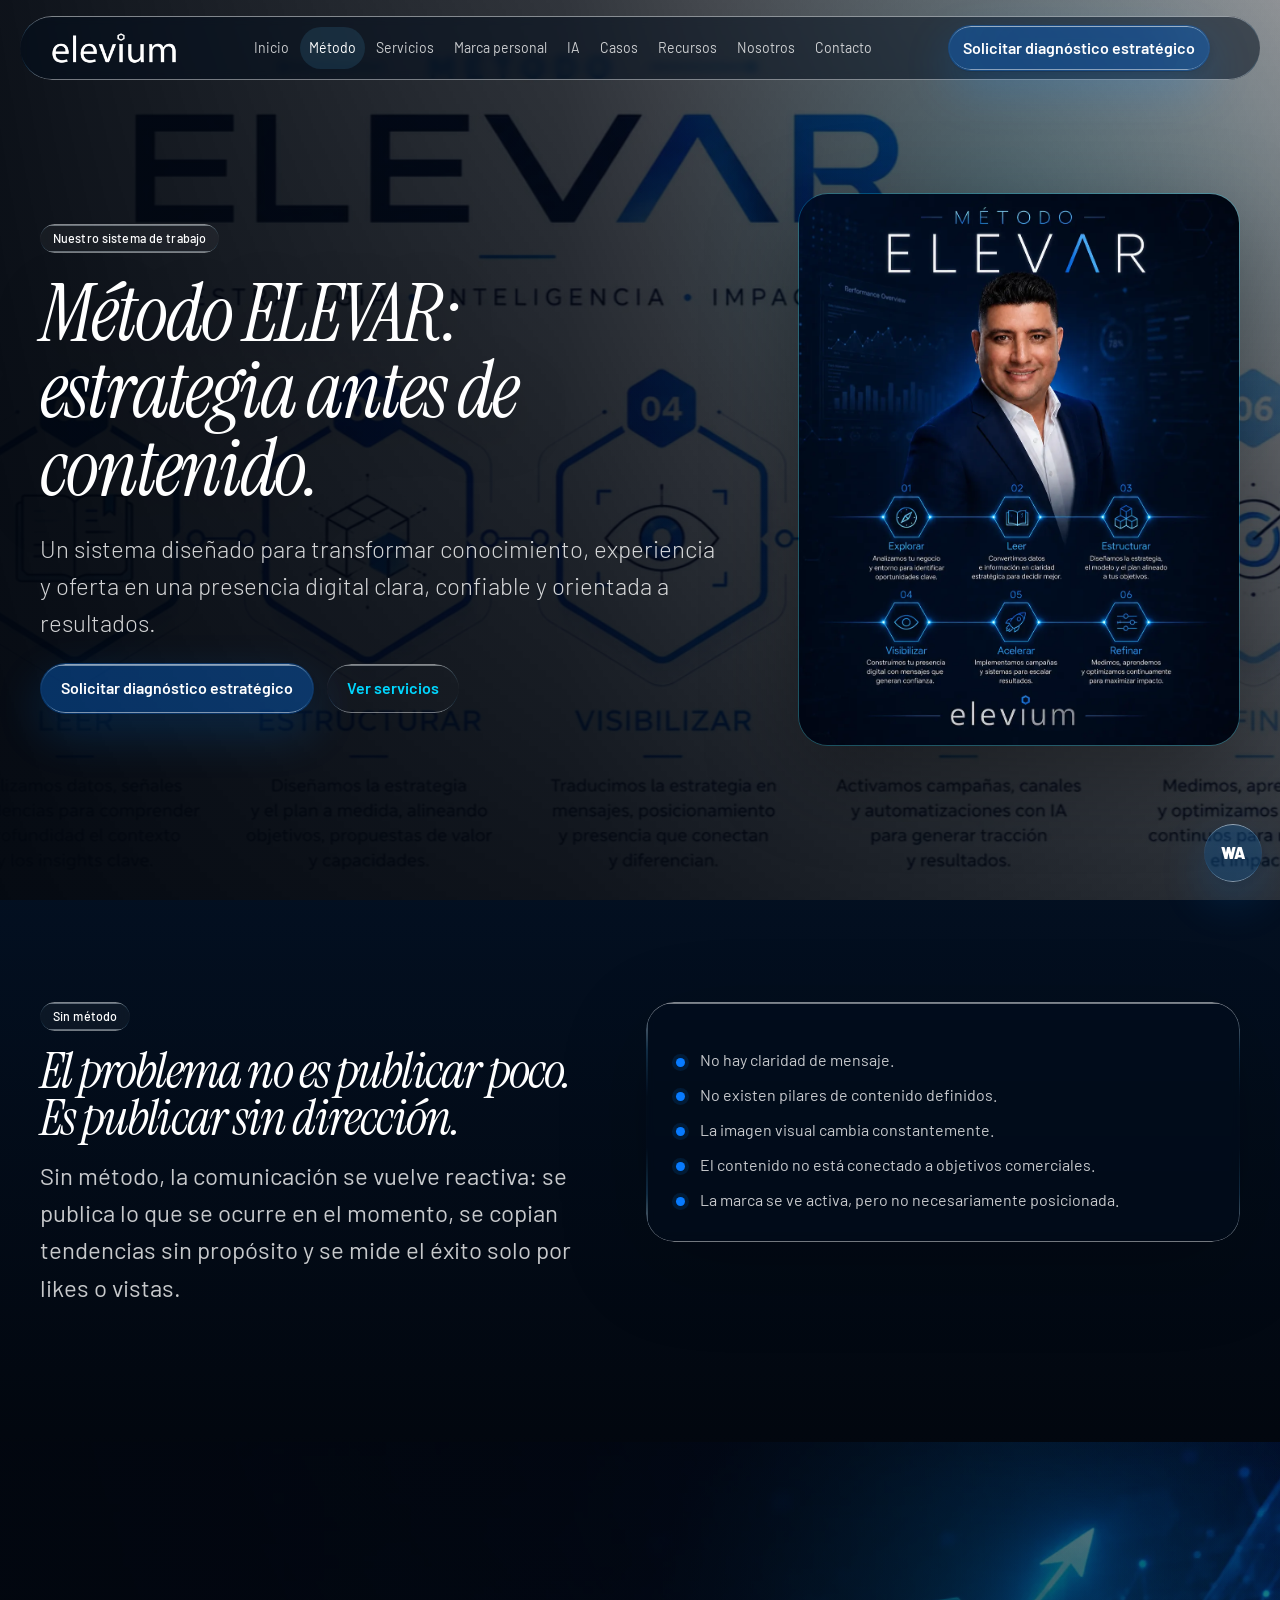
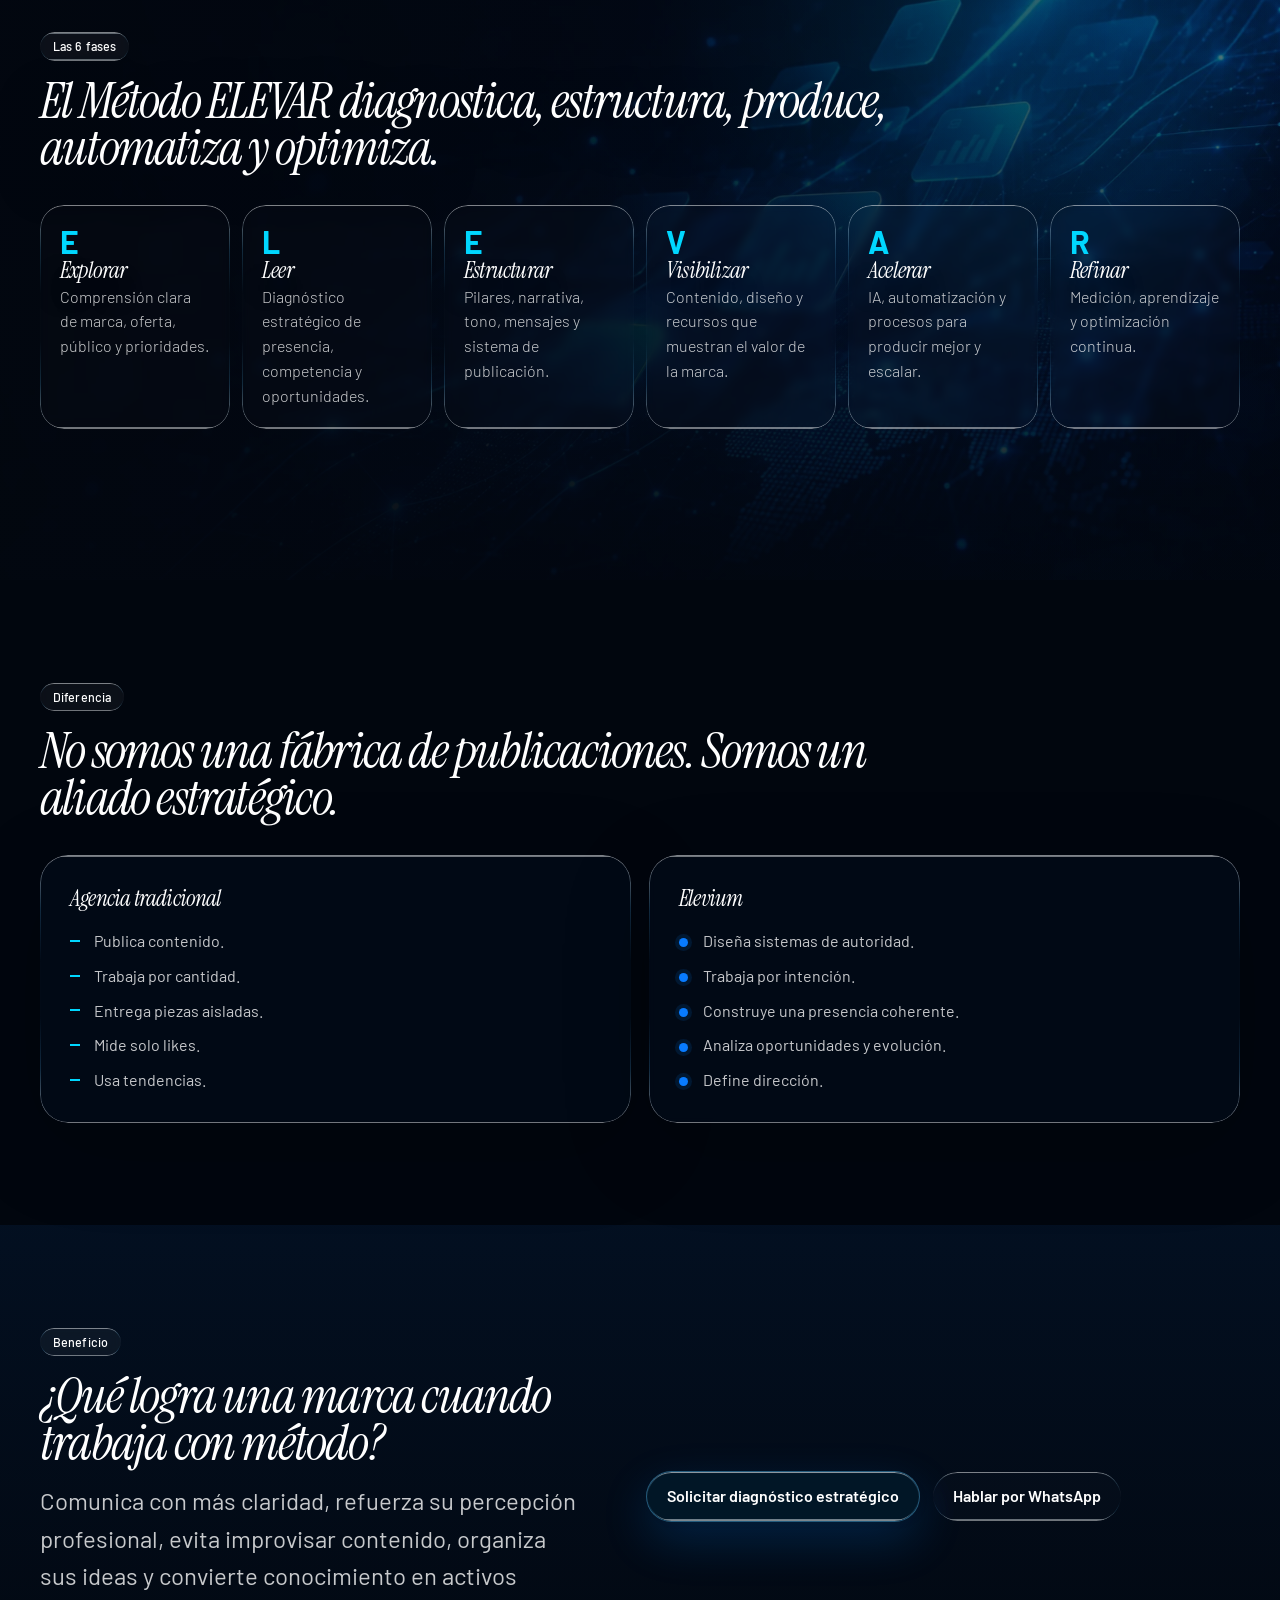
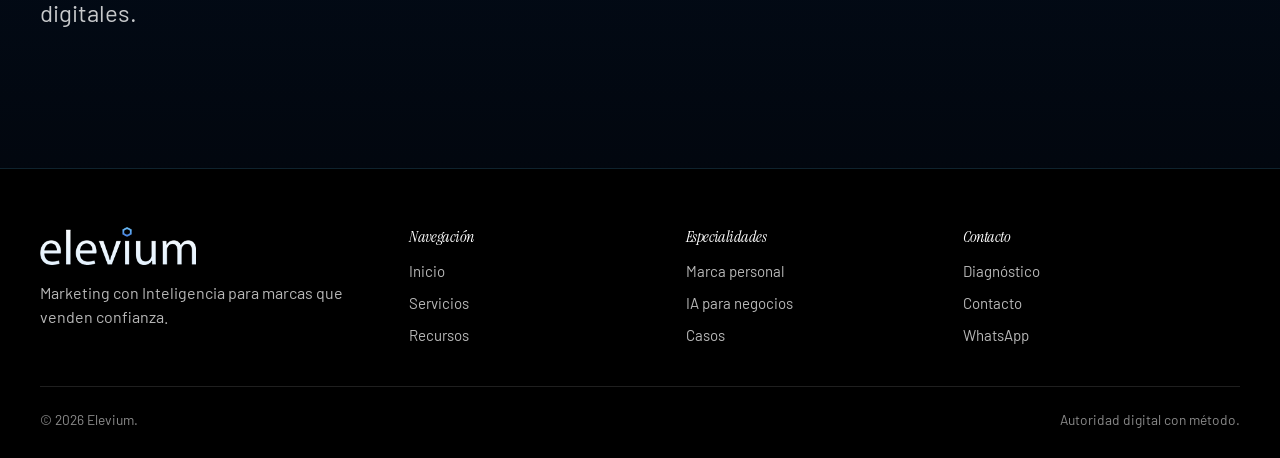
==== metodo-elevar.html @ aaae5df9 "Initial Elevium static site" ====
﻿<!doctype html><html lang="es"><head><meta charset="utf-8"><meta name="viewport" content="width=device-width, initial-scale=1"><title>Método ELEVAR | Estrategia Digital antes de Contenido</title><meta name="description" content="Conoce el método de Elevium para diagnosticar, estructurar, crear, automatizar y optimizar la presencia digital de una marca."><link rel="stylesheet" href="assets/elevium.css"></head><body>
<header class="site-header"><div class="nav-shell"><a class="brand" href="index.html"><img src="assets/logo-elevium-navy.png" alt="Elevium"></a><nav class="nav-links" data-nav><a href="index.html">Inicio</a><a class="active" href="metodo-elevar.html">Método</a><a href="servicios.html">Servicios</a><a href="marca-personal-profesional.html">Marca personal</a><a href="ia-para-negocios.html">IA</a><a href="casos.html">Casos</a><a href="recursos.html">Recursos</a><a href="sobre-elevium.html">Nosotros</a><a href="contacto.html">Contacto</a></nav><a class="btn btn-primary nav-cta" href="diagnostico.html">Solicitar diagnóstico estratégico</a><button class="menu-toggle" data-menu-toggle aria-label="Abrir menú"><span></span><span></span><span></span></button></div></header>
<main>
<section class="hero"><div class="container hero-grid"><div class="hero-copy"><span class="eyebrow">Nuestro sistema de trabajo</span><h1>Método ELEVAR: estrategia antes de contenido.</h1><p class="lead">Un sistema diseñado para transformar conocimiento, experiencia y oferta en una presencia digital clara, confiable y orientada a resultados.</p><div class="actions"><a class="btn btn-primary" href="diagnostico.html">Solicitar diagnóstico estratégico</a><a class="btn btn-ghost" href="servicios.html">Ver servicios</a></div></div><aside class="hero-panel showcase-card product-shot method-poster"><img src="mpfwxqop-ChatGPT-Image-21-may-2026_-01_56_59-p.m..webp" alt="Método ELEVAR con las seis fases estratégicas"></aside></div></section>
<section class="section soft"><div class="container two-col"><div class="section-head"><span class="eyebrow">Sin método</span><h2>El problema no es publicar poco. Es publicar sin dirección.</h2><p class="lead">Sin método, la comunicación se vuelve reactiva: se publica lo que se ocurre en el momento, se copian tendencias sin propósito y se mide el éxito solo por likes o vistas.</p></div><div class="card"><ul class="check-list"><li>No hay claridad de mensaje.</li><li>No existen pilares de contenido definidos.</li><li>La imagen visual cambia constantemente.</li><li>El contenido no está conectado a objetivos comerciales.</li><li>La marca se ve activa, pero no necesariamente posicionada.</li></ul></div></div></section>
<section class="section dark-band"><div class="container"><div class="section-head"><span class="eyebrow">Las 6 fases</span><h2>El Método ELEVAR diagnostica, estructura, produce, automatiza y optimiza.</h2></div><div class="method-rail"><div class="phase"><strong>E</strong><h3>Explorar</h3><p>Comprensión clara de marca, oferta, público y prioridades.</p></div><div class="phase"><strong>L</strong><h3>Leer</h3><p>Diagnóstico estratégico de presencia, competencia y oportunidades.</p></div><div class="phase"><strong>E</strong><h3>Estructurar</h3><p>Pilares, narrativa, tono, mensajes y sistema de publicación.</p></div><div class="phase"><strong>V</strong><h3>Visibilizar</h3><p>Contenido, diseño y recursos que muestran el valor de la marca.</p></div><div class="phase"><strong>A</strong><h3>Acelerar</h3><p>IA, automatización y procesos para producir mejor y escalar.</p></div><div class="phase"><strong>R</strong><h3>Refinar</h3><p>Medición, aprendizaje y optimización continua.</p></div></div></div></section>
<section class="section"><div class="container"><div class="section-head"><span class="eyebrow">Diferencia</span><h2>No somos una fábrica de publicaciones. Somos un aliado estratégico.</h2></div><div class="comparison"><div class="card"><h3>Agencia tradicional</h3><ul class="plain-list"><li>Publica contenido.</li><li>Trabaja por cantidad.</li><li>Entrega piezas aisladas.</li><li>Mide solo likes.</li><li>Usa tendencias.</li></ul></div><div class="card"><h3>Elevium</h3><ul class="check-list"><li>Diseña sistemas de autoridad.</li><li>Trabaja por intención.</li><li>Construye una presencia coherente.</li><li>Analiza oportunidades y evolución.</li><li>Define dirección.</li></ul></div></div></div></section>
<section class="section soft"><div class="container two-col split-center"><div class="section-head"><span class="eyebrow">Beneficio</span><h2>¿Qué logra una marca cuando trabaja con método?</h2><p class="lead">Comunica con más claridad, refuerza su percepción profesional, evita improvisar contenido, organiza sus ideas y convierte conocimiento en activos digitales.</p></div><div class="actions"><a class="btn btn-dark" href="diagnostico.html">Solicitar diagnóstico estratégico</a><a class="btn btn-secondary" href="https://wa.me/50377582172">Hablar por WhatsApp</a></div></div></section>
</main><footer class="site-footer"><div class="container footer-grid"><div><img src="assets/logo-elevium-white.png" alt="Elevium"><p>Marketing con Inteligencia para marcas que venden confianza.</p></div><div><h3>Navegación</h3><div class="footer-list"><a href="index.html">Inicio</a><a href="servicios.html">Servicios</a><a href="recursos.html">Recursos</a></div></div><div><h3>Especialidades</h3><div class="footer-list"><a href="marca-personal-profesional.html">Marca personal</a><a href="ia-para-negocios.html">IA para negocios</a><a href="casos.html">Casos</a></div></div><div><h3>Contacto</h3><div class="footer-list"><a href="diagnostico.html">Diagnóstico</a><a href="contacto.html">Contacto</a><a href="https://wa.me/50377582172">WhatsApp</a></div></div></div><div class="container footer-bottom"><span>© 2026 Elevium.</span><span>Autoridad digital con método.</span></div></footer><a class="whatsapp-float" href="https://wa.me/50377582172" aria-label="WhatsApp">WA</a><script src="assets/elevium.js"></script></body></html>
---- assets/elevium.css ----
@import url("https://fonts.googleapis.com/css2?family=Instrument+Serif:ital@0;1&family=Barlow:wght@300;400;500;600;700&display=swap");

:root {
  --navy: #020d1d;
  --navy-2: #061a34;
  --sky: #00d7ff;
  --electric: #087bff;
  --aqua: #00f0ff;
  --steel: #9ab4cc;
  --warm-metal: #b78b55;
  --white: #ffffff;
  --mist: #eaf6ff;
  --line: rgba(0, 215, 255, 0.28);
  --ink: #eaf6ff;
  --muted: #9ab4cc;
  --success: #16a36b;
  --warn: #e0a817;
  --danger: #dc2626;
  --shadow: 0 24px 70px rgba(0, 7, 18, 0.44);
  --radius-lg: 34px;
  --radius-md: 24px;
  --radius-sm: 16px;
  --font-display: "Instrument Serif", "Iowan Old Style", Georgia, serif;
  --font-body: "Barlow", "Aptos", "Montserrat", "Segoe UI", system-ui, sans-serif;
  --font-mono: ui-monospace, "JetBrains Mono", Consolas, monospace;
  --glass: rgba(255,255,255,0.01);
  --glass-line: rgba(0,215,255,0.34);
  --space-video-hero: url("");
}

* { box-sizing: border-box; }
html { scroll-behavior: smooth; }
body {
  margin: 0;
  background: #02070f;
  color: var(--ink);
  font-family: var(--font-body);
  line-height: 1.55;
  text-rendering: optimizeLegibility;
}
body.menu-open { overflow: hidden; }
img { max-width: 100%; display: block; }
a { color: inherit; text-decoration: none; }
p { margin: 0; color: var(--muted); }
h1, h2, h3 { margin: 0; font-family: var(--font-display); font-style: italic; font-weight: 400; line-height: .92; letter-spacing: -0.035em; color: var(--navy); }
h1 { font-size: clamp(2.8rem, 6.4vw, 6.8rem); max-width: 980px; }
h2 { font-size: clamp(2rem, 4vw, 4.4rem); max-width: 900px; }
h3 { font-size: clamp(1.15rem, 1.8vw, 1.55rem); line-height: 1.2; }

.site-header {
  position: sticky;
  top: 0;
  z-index: 50;
  background: rgba(2,13,29,.82);
  border-bottom: 1px solid rgba(0,215,255,.14);
  backdrop-filter: blur(18px);
  overflow: visible;
}
.nav-shell {
  width: min(1200px, calc(100% - 32px));
  min-height: 78px;
  margin: 0 auto;
  display: grid;
  grid-template-columns: auto 1fr auto auto;
  align-items: center;
  gap: 20px;
}
.brand { display: inline-flex; align-items: center; flex: 0 0 auto; min-width: 150px; }
.brand img { width: clamp(148px, 13vw, 188px); height: auto; max-height: 52px; object-fit: contain; }
.nav-links { display: flex; justify-content: center; align-items: center; gap: 18px; font-size: .92rem; color: rgba(234,246,255,.84); }
.nav-links a { opacity: .86; white-space: nowrap; }
.nav-links a:hover, .nav-links a.active { color: var(--electric); opacity: 1; }
.menu-toggle { display: none; border: 1px solid rgba(1,40,61,.14); background: var(--white); border-radius: 999px; width: 44px; height: 44px; color: var(--navy); }
.menu-toggle span { display: block; width: 18px; height: 2px; margin: 4px auto; background: currentColor; border-radius: 4px; }
body.menu-open .menu-toggle { z-index: 110; }

.btn {
  display: inline-flex;
  align-items: center;
  justify-content: center;
  position: relative;
  overflow: hidden;
  min-height: 46px;
  padding: 12px 20px;
  border-radius: 999px;
  border: 1px solid transparent;
  font-weight: 750;
  letter-spacing: 0;
  cursor: pointer;
  transition: transform .2s ease, border-color .2s ease, background .2s ease, box-shadow .2s ease;
}
.btn:hover { transform: translateY(-1px); }
.btn-primary {
  color: var(--white);
  background: linear-gradient(135deg, var(--electric), var(--sky));
  box-shadow: 0 12px 30px rgba(0,136,255,.26);
}
.btn-dark { color: var(--white); background: var(--navy); border-color: rgba(87,196,255,.4); }
.btn-secondary { color: var(--navy); background: rgba(255,255,255,.72); border-color: rgba(0,136,255,.32); }
.btn-ghost { color: var(--sky); background: transparent; border-color: rgba(87,196,255,.34); }

.hero {
  position: relative;
  overflow: hidden;
  padding: clamp(70px, 8vw, 116px) 0;
  background:
    radial-gradient(circle at 82% 20%, rgba(0,215,255,.28), transparent 26%),
    radial-gradient(circle at 18% 84%, rgba(8,123,255,.18), transparent 30%),
    linear-gradient(135deg, var(--navy), #02070f 68%, #062b57);
  color: var(--white);
}
.hero::before, .dark-band::before {
  content: "";
  position: absolute;
  inset: 0;
  opacity: .22;
  background-image: url("data:image/svg+xml,%3Csvg width='156' height='136' viewBox='0 0 156 136' xmlns='http://www.w3.org/2000/svg'%3E%3Cg fill='none' stroke='%2357C4FF' stroke-width='1.25' stroke-linejoin='round' stroke-opacity='.34'%3E%3Cpath d='M39 3 78 25.5v45L39 93 0 70.5v-45L39 3Z'/%3E%3Cpath d='M117 3 156 25.5v45L117 93 78 70.5v-45L117 3Z'/%3E%3Cpath d='M78 70.5 117 93v45l-39 22.5L39 138V93l39-22.5Z'/%3E%3C/g%3E%3C/svg%3E");
  background-size: 156px 136px;
  background-position: center top;
  pointer-events: none;
}
.hero .container { position: relative; z-index: 1; }
.hero h1, .hero h2, .dark-band h2, .dark-band h3 { color: var(--white); }
.hero p, .dark-band p { color: rgba(255,255,255,.78); }
.hero-grid { display: grid; grid-template-columns: minmax(0, 1.06fr) minmax(360px, .72fr); gap: clamp(34px, 6vw, 74px); align-items: center; }
.hero-copy { display: grid; gap: 26px; }
.eyebrow {
  display: inline-flex;
  width: max-content;
  max-width: 100%;
  align-items: center;
  gap: 9px;
  padding: 8px 13px;
  border: 1px solid rgba(87,196,255,.34);
  border-radius: 999px;
  color: var(--sky);
  background: rgba(87,196,255,.08);
  font: 700 .78rem/1 var(--font-mono);
  text-transform: uppercase;
  letter-spacing: .06em;
}
.lead { font-size: clamp(1.08rem, 1.8vw, 1.34rem); max-width: 760px; color: #4f6272; }
.hero .lead { color: rgba(255,255,255,.82); }
.actions { display: flex; flex-wrap: wrap; gap: 13px; align-items: center; }
.microcopy { font-size: .9rem; color: rgba(255,255,255,.68); }
.hero-panel, .dark-card {
  position: relative;
  overflow: hidden;
  border: 1px solid rgba(87,196,255,.28);
  border-radius: var(--radius-lg);
  background: linear-gradient(180deg, rgba(255,255,255,.12), rgba(255,255,255,.06));
  box-shadow: var(--shadow);
}
.portrait-card { padding: 16px; }
.portrait-card img { width: 100%; aspect-ratio: 4 / 5; object-fit: cover; border-radius: 26px; object-position: center top; }
.metric-strip { display: grid; grid-template-columns: repeat(3, 1fr); gap: 1px; margin-top: 14px; overflow: hidden; border-radius: 22px; border: 1px solid rgba(87,196,255,.18); }
.metric-strip div { padding: 15px; background: rgba(1,40,61,.66); }
.metric-strip strong { display: block; color: var(--white); font-size: 1.1rem; }
.metric-strip span { display: block; color: rgba(255,255,255,.62); font-size: .78rem; }

.container { width: min(1200px, calc(100% - 32px)); margin: 0 auto; }
.section { padding: clamp(64px, 8vw, 108px) 0; }
.section-tight { padding: clamp(44px, 6vw, 74px) 0; }
.section-head { display: grid; gap: 16px; margin-bottom: 34px; }
.two-col { display: grid; grid-template-columns: minmax(0, .92fr) minmax(340px, 1fr); gap: clamp(28px, 5vw, 60px); align-items: start; }
.split-center { align-items: center; }
.grid-3 { display: grid; grid-template-columns: repeat(3, 1fr); gap: 18px; }
.grid-2 { display: grid; grid-template-columns: repeat(2, 1fr); gap: 18px; }
.card {
  border: 1px solid rgba(0,215,255,.14);
  border-radius: var(--radius-md);
  padding: clamp(20px, 3vw, 30px);
  background: rgba(3,20,43,.72);
  box-shadow: 0 12px 36px rgba(0,7,18,.18);
}
.card h3 { margin-bottom: 10px; }
.kicker,
.card .kicker { color: var(--electric); font-family: var(--font-mono); font-weight: 800; font-size: .76rem; text-transform: uppercase; letter-spacing: .06em; }
.soft { background: linear-gradient(180deg, #031022, #02070f); }
.dark-band {
  position: relative;
  overflow: hidden;
  background:
    radial-gradient(circle at 75% 24%, rgba(0,215,255,.24), transparent 26%),
    linear-gradient(135deg, var(--navy), var(--navy-2));
  color: var(--white);
}
.dark-grid { display: grid; grid-template-columns: repeat(3, 1fr); gap: 18px; }
.dark-card { padding: 26px; box-shadow: none; }
.hex-mark {
  width: 42px;
  height: 48px;
  display: grid;
  place-items: center;
  color: var(--navy);
  font-weight: 900;
  background: linear-gradient(135deg, var(--sky), var(--electric));
  clip-path: polygon(25% 4%, 75% 4%, 100% 50%, 75% 96%, 25% 96%, 0 50%);
  margin-bottom: 18px;
}
.pill-list { display: flex; flex-wrap: wrap; gap: 10px; }
.pill { border: 1px solid rgba(0,136,255,.22); background: rgba(87,196,255,.12); color: var(--navy); border-radius: 999px; padding: 8px 12px; font: 650 .92rem/1.2 var(--font-body); }
.pill.active { background: var(--navy); color: var(--white); border-color: var(--navy); }
.dark-band .pill { color: var(--white); border-color: rgba(87,196,255,.38); background: rgba(87,196,255,.1); }
.quote-block { border-left: 4px solid var(--electric); padding: 24px 0 24px 24px; font-size: clamp(1.4rem, 3vw, 2.8rem); line-height: 1.08; font-weight: 850; color: var(--navy); }
.dashboard {
  border-radius: var(--radius-lg);
  border: 1px solid rgba(87,196,255,.24);
  background: linear-gradient(180deg, rgba(5,24,50,.9), rgba(2,13,29,.78));
  box-shadow: var(--shadow);
  padding: 18px;
  color: var(--ink);
}
.dash-top { display: flex; justify-content: space-between; gap: 14px; align-items: center; padding: 10px 8px 18px; color: var(--navy); }
.dash-top strong { color: var(--navy); font-weight: 850; }
.dash-dot { width: 10px; height: 10px; border-radius: 999px; background: var(--electric); box-shadow: 18px 0 0 var(--sky), 36px 0 0 rgba(1,40,61,.22); }
.dash-body { display: grid; gap: 12px; }
.dash-row { display: grid; grid-template-columns: 1fr auto; gap: 12px; align-items: center; padding: 14px; border-radius: 18px; background: var(--white); border: 1px solid rgba(1,40,61,.08); }
.dash-row span { color: var(--muted); }
.dash-row strong { color: var(--electric); font-variant-numeric: tabular-nums; }
.bar { height: 8px; border-radius: 99px; background: linear-gradient(90deg, var(--electric), var(--sky)); }
.method-rail { display: grid; grid-template-columns: repeat(6, 1fr); gap: 12px; }
.phase { padding: 20px; border-radius: 24px; border: 1px solid rgba(87,196,255,.26); background: rgba(255,255,255,.08); color: var(--white); }
.phase strong { display: block; font-size: 2rem; color: var(--sky); line-height: 1; }
.comparison { display: grid; grid-template-columns: 1fr 1fr; gap: 18px; }
.comparison ul, .check-list, .plain-list { margin: 16px 0 0; padding: 0; list-style: none; display: grid; gap: 10px; }
.check-list li, .plain-list li { position: relative; padding-left: 24px; color: var(--muted); }
.check-list li::before { content: ""; position: absolute; left: 0; top: .58em; width: 9px; height: 9px; border-radius: 50%; background: var(--electric); box-shadow: 0 0 0 4px rgba(0,136,255,.12); }
.plain-list li::before { content: ""; position: absolute; left: 0; top: .68em; width: 10px; height: 2px; background: var(--sky); }
.case-card .mock { height: 190px; border-radius: 22px; margin-bottom: 18px; background: linear-gradient(135deg, rgba(1,40,61,.95), rgba(0,136,255,.58)); position: relative; overflow: hidden; }
.case-card .mock::after { content: ""; position: absolute; inset: 24px; border: 1px solid rgba(255,255,255,.24); border-radius: 18px; background: linear-gradient(90deg, rgba(255,255,255,.16) 40%, transparent 40%); }

.form-card { border-radius: var(--radius-lg); padding: clamp(22px, 4vw, 38px); background: var(--white); border: 1px solid rgba(1,40,61,.1); box-shadow: var(--shadow); }
.form-grid { display: grid; grid-template-columns: 1fr 1fr; gap: 16px; }
.field { display: grid; gap: 7px; }
.field.full { grid-column: 1 / -1; }
label { color: var(--navy); font-weight: 760; font-size: .92rem; }
input, select, textarea {
  width: 100%;
  border: 1px solid rgba(1,40,61,.16);
  border-radius: 16px;
  padding: 13px 14px;
  min-height: 48px;
  font: inherit;
  color: var(--ink);
  background: #fbfdff;
}
textarea { min-height: 118px; resize: vertical; }
input:focus, select:focus, textarea:focus { outline: 3px solid rgba(87,196,255,.26); border-color: var(--electric); background: var(--white); }
.form-note { font-size: .86rem; color: var(--muted); }
.resource-panel { display: grid; grid-template-columns: 1fr auto; gap: 18px; align-items: center; border: 1px solid rgba(87,196,255,.28); border-radius: var(--radius-lg); padding: clamp(22px, 4vw, 34px); background: linear-gradient(135deg, rgba(87,196,255,.13), rgba(255,255,255,.95)); }
.score-card { padding: 22px; border-radius: 24px; background: var(--white); border: 1px solid rgba(1,40,61,.09); }
.score-line { display: flex; justify-content: space-between; gap: 12px; margin-top: 15px; color: var(--muted); font-size: .92rem; }
.diagnostic-layout {
  display: grid;
  grid-template-columns: 1fr;
  gap: 34px;
  align-items: start;
}
.diagnostic-sticky {
  position: static;
  max-width: 900px;
}
.diagnostic-form {
  display: grid;
  gap: 18px;
  width: 100%;
  justify-self: center;
  padding: clamp(22px, 3vw, 32px);
  border-radius: 24px;
}
.diagnostic-form > .section-head {
  margin-bottom: 0;
}
.diagnostic-form > .section-head h2 {
  font-size: clamp(2rem, 3.2vw, 3.4rem);
}
.diagnostic-form > .section-head p {
  max-width: 560px;
}
.diagnostic-progress {
  display: flex;
  align-items: center;
  justify-content: space-between;
  gap: 14px;
  padding: 14px 16px;
  border-radius: 18px;
  background: rgba(87,196,255,.1);
  color: var(--white);
}
.diagnostic-progress strong,
.diagnostic-progress span { color: var(--white); }
.diagnostic-questions { display: grid; gap: 10px; }
.diagnostic-steps { display: grid; }
.diagnostic-step { display: none; gap: 14px; }
.diagnostic-step.is-active { display: grid; }
.diagnostic-step-head {
  display: grid;
  gap: 8px;
  padding: 14px 16px;
  border-radius: 18px;
  background: rgba(87,196,255,.08);
}
.diagnostic-step-head h3 { color: var(--white); }
.diagnostic-step-head p { color: rgba(255,255,255,.76); }
.diagnostic-question {
  display: grid;
  grid-template-columns: repeat(3, 1fr);
  gap: 10px;
  margin: 0;
  padding: 14px;
  border: 1px solid rgba(87,196,255,.18);
  border-radius: 18px;
  background: rgba(255,255,255,.035);
}
.diagnostic-question legend {
  grid-column: 1 / -1;
  padding: 0;
  color: var(--white);
  font-weight: 760;
  line-height: 1.25;
}
.diagnostic-question legend ~ label {
  grid-column: auto;
}
.diagnostic-question legend + label {
  grid-row: auto;
}
.diagnostic-question legend + label + label {
  grid-row: auto;
  margin-left: 0;
}
.diagnostic-question legend + label + label + label {
  grid-row: auto;
  margin-left: 0;
}
.diagnostic-question label {
  display: inline-flex;
  gap: 8px;
  align-items: center;
  justify-content: flex-start;
  padding: 11px 12px;
  border-radius: 14px;
  color: rgba(255,255,255,.78);
  background: rgba(255,255,255,.045);
  cursor: pointer;
  font-weight: 700;
  line-height: 1.2;
  width: 100%;
}
.diagnostic-question label:has(input:checked) {
  color: var(--white);
  background: rgba(8,123,255,.22);
  box-shadow: inset 0 0 0 1px rgba(87,196,255,.32);
}
.diagnostic-question input {
  width: 14px;
  min-height: 14px;
  height: 14px;
  margin: 0;
  accent-color: var(--sky);
}
.diagnostic-result {
  display: grid;
  gap: 12px;
  padding: 20px;
  border-radius: 24px;
  background: rgba(1,40,61,.42);
  box-shadow: inset 0 0 0 1px rgba(87,196,255,.18);
}
.diagnostic-result.is-complete {
  background: linear-gradient(135deg, rgba(8,123,255,.34), rgba(0,215,255,.16));
}
.diagnostic-result > div {
  display: flex;
  justify-content: space-between;
  gap: 14px;
  align-items: center;
  color: var(--sky);
  font-weight: 760;
}
.diagnostic-result strong {
  font: 800 1.2rem/1 var(--font-mono);
  color: var(--white);
}
.diagnostic-result h3 { color: var(--white); }
.contact-fields { padding-top: 6px; }
.step-actions {
  display: flex;
  flex-wrap: wrap;
  gap: 12px;
  align-items: center;
  justify-content: flex-end;
}
.decision-grid {
  display: grid;
  grid-template-columns: repeat(4, 1fr);
  gap: 16px;
}
.decision-card {
  display: grid;
  align-content: start;
  gap: 12px;
  min-height: 250px;
  padding: 22px;
  border-radius: 24px;
  background: rgba(2,13,29,.58);
  box-shadow: inset 0 1px 1px rgba(255,255,255,.1), 0 18px 58px rgba(0,0,0,.18);
  position: relative;
  overflow: hidden;
}
.decision-card::before,
.service-row::before,
.process-list article::before {
  content: "";
  position: absolute;
  inset: 0;
  border-radius: inherit;
  padding: 1.3px;
  background: linear-gradient(180deg, rgba(255,255,255,.42), rgba(87,196,255,.12), rgba(255,255,255,.06));
  -webkit-mask: linear-gradient(#fff 0 0) content-box, linear-gradient(#fff 0 0);
  -webkit-mask-composite: xor;
  mask-composite: exclude;
  pointer-events: none;
}
.decision-card span {
  width: 42px;
  height: 42px;
  display: grid;
  place-items: center;
  border-radius: 14px;
  color: var(--white);
  background: rgba(87,196,255,.14);
  font: 800 .82rem/1 var(--font-mono);
}
.decision-card h3,
.decision-card strong { color: var(--white); }
.decision-card p { color: rgba(255,255,255,.76); }
.decision-card strong {
  display: block;
  margin-top: auto;
  font-size: .96rem;
}
.service-matrix { display: grid; gap: 14px; }
.service-row {
  display: grid;
  grid-template-columns: minmax(220px, .9fr) minmax(220px, 1fr) minmax(190px, .8fr) auto;
  gap: 20px;
  align-items: center;
  padding: 20px;
  border-radius: 24px;
  background: rgba(2,13,29,.58);
  box-shadow: inset 0 1px 1px rgba(255,255,255,.1), 0 16px 52px rgba(0,0,0,.16);
  position: relative;
  overflow: hidden;
}
.service-row h3 { color: var(--white); }
.service-row p { color: rgba(255,255,255,.76); }
.service-row .plain-list {
  margin: 0;
  gap: 7px;
  font-size: .92rem;
}
.service-row .btn {
  min-width: 160px;
  white-space: nowrap;
}
.process-list { display: grid; gap: 14px; }
.process-list article {
  display: grid;
  grid-template-columns: auto 1fr;
  gap: 16px;
  align-items: start;
  padding: 18px;
  border-radius: 24px;
  background: rgba(2,13,29,.58);
  position: relative;
  overflow: hidden;
}
.process-list span {
  width: 38px;
  height: 38px;
  display: grid;
  place-items: center;
  border-radius: 13px;
  color: var(--white);
  background: rgba(8,123,255,.32);
  font: 800 .9rem/1 var(--font-mono);
}
.process-list h3 { color: var(--white); margin-bottom: 6px; }
.process-list p { color: rgba(255,255,255,.76); }
.site-footer { background: #031827; color: var(--white); padding: 58px 0 28px; }
.footer-grid { display: grid; grid-template-columns: 1.1fr .8fr .8fr .9fr; gap: 30px; }
.site-footer img { width: 156px; height: auto; margin-bottom: 16px; }
.site-footer h3 { color: var(--white); font-size: 1rem; margin-bottom: 14px; }
.site-footer a, .site-footer p { color: rgba(255,255,255,.72); }
.footer-list { display: grid; gap: 9px; font-size: .94rem; }
.footer-bottom { margin-top: 38px; padding-top: 22px; border-top: 1px solid rgba(255,255,255,.12); color: rgba(255,255,255,.54); display: flex; justify-content: space-between; gap: 16px; flex-wrap: wrap; font-size: .86rem; }
.whatsapp-float { position: fixed; right: 18px; bottom: 18px; z-index: 45; width: 58px; height: 58px; border-radius: 50%; display: grid; place-items: center; background: linear-gradient(135deg, var(--electric), var(--sky)); color: var(--white); font-weight: 900; box-shadow: 0 18px 40px rgba(0,136,255,.34); }
.thank-you { min-height: 68vh; display: grid; place-items: center; text-align: center; }

@media (max-width: 1080px) {
  .nav-shell { grid-template-columns: auto 1fr auto; }
  .nav-links {
    position: fixed;
    inset: 78px 16px auto 16px;
    z-index: 100;
    display: none;
    flex-direction: column;
    align-items: stretch;
    padding: 18px;
    border-radius: 24px;
    background: rgba(255,255,255,.97);
    border: 1px solid rgba(1,40,61,.1);
    box-shadow: var(--shadow);
  }
  body.menu-open .nav-links { display: flex; }
  body.menu-open .nav-links a { color: var(--white); opacity: 1; }
  .menu-toggle { display: block; }
  .nav-cta { display: none; }
  .hero-grid, .two-col { grid-template-columns: 1fr; }
  .method-rail { grid-template-columns: repeat(3, 1fr); }
  .decision-grid { grid-template-columns: repeat(2, 1fr); }
  .service-row { grid-template-columns: 1fr 1fr; }
  .service-row .btn { justify-self: start; }
  .diagnostic-sticky { position: static; }
}
@media (max-width: 820px) {
  .grid-3, .dark-grid, .footer-grid { grid-template-columns: 1fr 1fr; }
  .form-grid, .comparison, .resource-panel { grid-template-columns: 1fr; }
  .service-row { grid-template-columns: 1fr; }
  .hero { padding-top: 54px; }
}
@media (max-width: 560px) {
  .container, .nav-shell { width: min(100% - 24px, 1200px); }
  .grid-3, .grid-2, .dark-grid, .footer-grid, .method-rail, .decision-grid { grid-template-columns: 1fr; }
  .actions { align-items: stretch; }
  .btn { width: 100%; }
  .metric-strip { grid-template-columns: 1fr; }
  .site-header .brand { min-width: 126px; }
  .site-header .brand img { width: 132px; max-height: 42px; }
  .quote-block { padding-left: 18px; }
}

/* Cinematic Elevium system */
.liquid-glass,
.liquid-glass-strong,
.site-header,
.card,
.score-card,
.dashboard,
.form-card,
.resource-panel,
.hero-panel,
.dark-card,
.phase,
.pill,
.eyebrow,
.btn-secondary,
.btn-ghost,
.metric-strip,
.dash-row {
  background: rgba(255,255,255,0.01);
  background-blend-mode: luminosity;
  backdrop-filter: blur(4px);
  -webkit-backdrop-filter: blur(4px);
  border: none;
  box-shadow: inset 0 1px 1px rgba(255,255,255,0.1);
  position: relative;
  overflow: hidden;
}

.liquid-glass::before,
.liquid-glass-strong::before,
.btn-primary::before,
.btn-dark::before,
.whatsapp-float::before,
.site-header::before,
.card::before,
.score-card::before,
.dashboard::before,
.form-card::before,
.resource-panel::before,
.hero-panel::before,
.dark-card::before,
.phase::before,
.pill::before,
.eyebrow::before,
.btn-secondary::before,
.btn-ghost::before,
.metric-strip::before,
.dash-row::before {
  content: "";
  position: absolute;
  inset: 0;
  border-radius: inherit;
  padding: 1.4px;
  background: linear-gradient(180deg, rgba(255,255,255,0.45) 0%, rgba(87,196,255,0.18) 20%, rgba(255,255,255,0) 40%, rgba(255,255,255,0) 60%, rgba(87,196,255,0.18) 80%, rgba(255,255,255,0.45) 100%);
  -webkit-mask: linear-gradient(#fff 0 0) content-box, linear-gradient(#fff 0 0);
  -webkit-mask-composite: xor;
  mask-composite: exclude;
  pointer-events: none;
}

.liquid-glass-strong,
.btn-primary,
.btn-dark,
.whatsapp-float {
  background: rgba(0,136,255,0.2);
  backdrop-filter: blur(50px);
  -webkit-backdrop-filter: blur(50px);
  box-shadow: 4px 4px 4px rgba(0,0,0,0.05), inset 0 1px 1px rgba(255,255,255,0.15), 0 18px 48px rgba(0,136,255,.2);
}

.liquid-glass-strong::before,
.btn-primary::before,
.btn-dark::before,
.whatsapp-float::before {
  background: linear-gradient(180deg, rgba(255,255,255,0.5) 0%, rgba(87,196,255,0.2) 20%, rgba(255,255,255,0) 40%, rgba(255,255,255,0) 60%, rgba(87,196,255,0.2) 80%, rgba(255,255,255,0.5) 100%);
}

body::before {
  content: "";
  position: fixed;
  inset: 0;
  pointer-events: none;
  z-index: -2;
  background:
    linear-gradient(90deg, rgba(2,7,15,.92) 0%, rgba(2,7,15,.78) 48%, rgba(2,7,15,.5) 100%),
    url("../mpfs470u-ChatGPT-Image-20-may-2026_-10_28_20-p.m.-_5_.webp") center / cover no-repeat,
    radial-gradient(circle at 82% 18%, rgba(87,196,255,.22), transparent 24%),
    radial-gradient(circle at 18% 80%, rgba(0,136,255,.16), transparent 28%),
    linear-gradient(135deg, #02080d, var(--navy-2) 48%, #000);
  opacity: .92;
}

.site-header {
  position: fixed;
  top: 16px;
  left: 50%;
  transform: translateX(-50%);
  width: min(1240px, calc(100% - 32px));
  border-radius: 999px;
  background: rgba(2,13,29,.54);
  z-index: 70;
  overflow: visible;
}
.nav-shell { min-height: 64px; width: min(100% - 24px, 1180px); grid-template-columns: auto 1fr auto auto; }
.brand { min-width: 112px; }
.brand img { width: clamp(118px, 10vw, 154px); max-height: 44px; filter: brightness(0) invert(1); }
.nav-links { gap: 2px; color: rgba(255,255,255,.9); border-radius: 999px; font-size: .88rem; }
.nav-links a { padding: 10px 9px; border-radius: 999px; }
.nav-links a:hover,
.nav-links a.active { background: rgba(87,196,255,.12); color: var(--white); }
.nav-cta {
  min-height: 42px;
  padding: 10px 14px;
  white-space: nowrap;
  width: max-content;
  flex-shrink: 0;
}

.btn { border-radius: 999px; font-weight: 600; color: var(--white); }
.btn-primary { background: rgba(8,123,255,.34); color: var(--white); }
.btn-dark { background: rgba(1,40,61,.42); }
.btn-secondary { color: var(--white); border-color: transparent; }
.btn-ghost { color: var(--sky); }

.hero,
.dark-band {
  min-height: 100svh;
  display: grid;
  align-items: center;
  padding: clamp(112px, 11vw, 156px) 0 clamp(72px, 8vw, 116px);
  background: #02070f;
  isolation: isolate;
}
.dark-band { min-height: 82svh; }
.hero::before,
.dark-band::before { display: none; }
.cinematic-video {
  position: absolute;
  inset: 0;
  z-index: 0;
  pointer-events: none;
  overflow: hidden;
}
.cinematic-video video,
.cinematic-video img {
  position: absolute;
  max-width: none;
  opacity: 0;
  will-change: opacity;
}

.cinematic-video img {
  display: block;
}

.cinematic-video::after {
  content: "";
  position: absolute;
  inset: 0;
  background:
    linear-gradient(90deg, rgba(2,7,15,.94) 0%, rgba(2,7,15,.76) 44%, rgba(2,7,15,.28) 100%),
    radial-gradient(circle at 78% 24%, rgba(0,215,255,.18), transparent 30%),
    linear-gradient(180deg, rgba(2,7,15,.22), rgba(2,7,15,.78));
}
.hero > .container,
.dark-band > .container { position: relative; z-index: 2; }
.hero-grid { grid-template-columns: minmax(0, 1.02fr) minmax(320px, .66fr); }
.hero-copy { gap: 22px; }
.hero h1,
.hero h2,
.dark-band h2,
.dark-band h3 {
  color: var(--white);
  text-shadow: 0 16px 54px rgba(0,0,0,.34);
}
.hero h1 {
  font-size: clamp(3.2rem, 6.2vw, 6.4rem);
  line-height: .98;
  letter-spacing: -0.026em;
  max-width: 900px;
}
.hero-services h1 {
  font-size: clamp(2.8rem, 4.7vw, 4.8rem);
  line-height: .98;
  letter-spacing: -0.028em;
  max-width: 760px;
}
.hero-resources h1 {
  font-size: clamp(2.8rem, 4.8vw, 5rem);
  line-height: .96;
  max-width: 760px;
}
.hero p,
.dark-band p { color: rgba(255,255,255,.82); font-weight: 300; }
.lead { font-size: clamp(1.12rem, 1.9vw, 1.5rem); }
.eyebrow {
  color: var(--white);
  background: rgba(255,255,255,.045);
  border-radius: 999px;
  text-transform: none;
  letter-spacing: .01em;
  font-family: var(--font-body);
  font-weight: 500;
}
.hero-panel,
.dark-card,
.card,
.score-card,
.dashboard,
.form-card,
.resource-panel {
  color: var(--white);
  border-radius: 28px;
}
.hero-panel,
.dark-card {
  background: rgba(2,13,29,.38);
}
.card,
.score-card,
.dashboard,
.form-card,
.resource-panel {
  background: rgba(2,13,29,.58);
  box-shadow: inset 0 1px 1px rgba(255,255,255,.1), 0 24px 90px rgba(0,0,0,.2);
}
.hero-panel {
  background: transparent !important;
  background-blend-mode: normal;
  backdrop-filter: none;
  -webkit-backdrop-filter: none;
  box-shadow: none;
}
.hero-panel::before {
  display: none;
}
.soft { background: linear-gradient(180deg, rgba(3,16,34,.96), rgba(2,7,15,.98)); color: var(--white); }
.section:not(.soft):not(.dark-band) { background: rgba(2,7,15,.98); color: var(--white); }
.section h2,
.section h3,
.card h3,
.score-card h3,
.dashboard h3,
.form-card h2,
.resource-panel h2,
.quote-block { color: var(--white); }
.section p,
.card p,
.score-card p,
.dashboard span,
.form-card p,
.resource-panel p,
.check-list li,
.plain-list li { color: rgba(255,255,255,.78); }
.card .kicker,
.phase strong,
.dash-row strong { color: var(--sky); }
.hex-mark {
  border-radius: 14px;
  clip-path: none;
  color: var(--white);
  background: rgba(87,196,255,.14);
}
.metric-strip { border-radius: 24px; }
.metric-strip div { background: rgba(1,40,61,.38); }
.pill { color: var(--white); background: rgba(87,196,255,.1); }
.pill.active { background: rgba(0,136,255,.28); color: var(--white); }
.quote-block {
  border-left-color: var(--sky);
  font-family: var(--font-display);
  font-style: italic;
  font-weight: 400;
}
.dash-top,
.dash-top strong,
label { color: var(--white); }
input,
select,
textarea {
  color: var(--white);
  background: rgba(255,255,255,.05);
  border-color: rgba(255,255,255,.22);
}
input::placeholder,
textarea::placeholder { color: rgba(255,255,255,.44); }
input:focus,
select:focus,
textarea:focus { background: rgba(255,255,255,.08); border-color: var(--sky); }
option {
  color: var(--navy);
  background: var(--white);
}
.site-footer { background: #000; border-top: 1px solid rgba(87,196,255,.18); }

.visual-frame,
.showcase-card,
.image-panel {
  position: relative;
  overflow: hidden;
  border-radius: 30px;
  border: 1px solid rgba(0,215,255,.24);
  background: rgba(2,13,29,.52);
  box-shadow: inset 0 1px 1px rgba(255,255,255,.1), 0 28px 90px rgba(0,0,0,.34);
}

.visual-frame::before,
.showcase-card::before,
.image-panel::before {
  content: "";
  position: absolute;
  inset: 0;
  z-index: 2;
  pointer-events: none;
  background:
    linear-gradient(180deg, rgba(255,255,255,.18), transparent 24%, transparent 72%, rgba(0,215,255,.14)),
    radial-gradient(circle at 82% 18%, rgba(0,215,255,.18), transparent 24%);
  mix-blend-mode: screen;
}

.visual-frame img,
.showcase-card img,
.image-panel img {
  width: 100%;
  height: 100%;
  object-fit: cover;
}

.showcase-card {
  min-height: clamp(330px, 42vw, 560px);
  padding: 0;
}

.showcase-card img {
  position: absolute;
  inset: 0;
}

.method-poster.showcase-card {
  aspect-ratio: 4 / 5;
  min-height: 0;
}

.method-poster img {
  object-position: center top;
}

.showcase-caption {
  position: absolute;
  left: 18px;
  right: 18px;
  bottom: 18px;
  z-index: 3;
  display: grid;
  grid-template-columns: repeat(3, 1fr);
  gap: 1px;
  overflow: hidden;
  border-radius: 22px;
  border: 1px solid rgba(0,215,255,.22);
  background: rgba(2,13,29,.5);
  backdrop-filter: blur(18px);
  -webkit-backdrop-filter: blur(18px);
}

.showcase-caption div {
  padding: 14px;
  background: rgba(255,255,255,.045);
}

.showcase-caption strong {
  display: block;
  color: var(--white);
  font-size: 1rem;
}

.showcase-caption span {
  display: block;
  color: rgba(234,246,255,.66);
  font-size: .78rem;
}

.case-card .mock {
  background-size: cover;
  background-position: center;
  border: 1px solid rgba(0,215,255,.18);
  box-shadow: inset 0 0 0 1px rgba(255,255,255,.06);
}

.case-card .mock::after {
  inset: 0;
  border: 0;
  border-radius: inherit;
  background:
    linear-gradient(180deg, transparent 45%, rgba(2,13,29,.82)),
    radial-gradient(circle at 82% 20%, rgba(0,215,255,.2), transparent 30%);
}

.case-card:nth-child(1) .mock { background-image: url("../mpfs46pk-ChatGPT-Image-20-may-2026_-10_28_19-p.m.-_2_.webp"); }
.case-card:nth-child(2) .mock { background-image: url("../mpfs46we-ChatGPT-Image-20-may-2026_-10_28_20-p.m.-_4_.webp"); }
.case-card:nth-child(3) .mock { background-image: url("../mpfs475y-ChatGPT-Image-20-may-2026_-10_28_21-p.m.-_6_.webp"); }
.case-card:nth-child(4) .mock { background-image: url("../mpfs47ao-ChatGPT-Image-20-may-2026_-10_28_21-p.m.-_7_.webp"); }
.case-card:nth-child(5) .mock { background-image: url("../mpfrznvw-ChatGPT-Image-20-may-2026_-09_42_54-p.m..webp"); }
.case-card:nth-child(6) .mock { background-image: url("../mpfryc8a-ChatGPT-Image-20-may-2026_-10_59_16-p.m.-_3_.webp"); }

.photo-card img { object-position: center; }
.pillars-shot {
  aspect-ratio: 1123 / 1401;
  min-height: 0;
  width: min(100%, 500px);
  max-width: 100%;
  justify-self: center;
  padding: 0;
  background: rgba(235,248,255,.08);
}
.pillars-shot img {
  inset: 0;
  width: 100%;
  height: 100%;
  object-fit: cover;
  object-position: center;
}
.diagnostic-image {
  aspect-ratio: 1408 / 1690;
  min-height: 0;
  width: min(100%, 520px);
  justify-self: center;
  background: transparent !important;
  border: 0 !important;
  box-shadow: none !important;
}
.diagnostic-image::before,
.diagnostic-image::after {
  display: none;
}
.diagnostic-image .panel-image {
  position: absolute;
  inset: 0;
  width: 100%;
  height: 100%;
  min-height: 0;
  object-fit: cover;
  object-position: center top;
  filter: none;
  border-radius: inherit;
}
.diagnostic-review-card {
  position: absolute;
  left: 8%;
  right: 8%;
  bottom: 7.5%;
  z-index: 4;
  display: grid;
  gap: 14px;
  padding: clamp(18px, 2vw, 24px);
  border: 1px solid rgba(0, 215, 255, .42);
  border-radius: 22px;
  background: rgba(1, 13, 30, .78);
  box-shadow: inset 0 1px 1px rgba(255,255,255,.12), 0 18px 46px rgba(0, 0, 0, .28);
  backdrop-filter: blur(10px);
  -webkit-backdrop-filter: blur(10px);
}
.diagnostic-review-card h2 {
  font-size: clamp(1.45rem, 2.6vw, 2.25rem);
  color: var(--white);
}
.diagnostic-review-card ul {
  display: grid;
  gap: 9px;
  margin: 0;
  padding: 0;
  list-style: none;
}
.diagnostic-review-card li {
  position: relative;
  padding-left: 24px;
  color: rgba(255,255,255,.84);
  font-weight: 600;
  line-height: 1.35;
}
.diagnostic-review-card li::before {
  content: "";
  position: absolute;
  left: 0;
  top: .72em;
  width: 12px;
  height: 2px;
  border-radius: 999px;
  background: var(--sky);
  box-shadow: 0 0 12px rgba(0, 215, 255, .55);
}

.product-shot img { object-position: center; }
.service-shot {
  aspect-ratio: 1123 / 1401;
  min-height: 0;
  width: min(100%, 500px);
  max-width: 100%;
  justify-self: center;
  background: rgba(235,248,255,.08);
}
.service-shot img {
  inset: 0;
  width: 100%;
  height: 100%;
  object-fit: cover;
  object-position: center top;
}
.service-shot .showcase-caption {
  display: none;
}
.studio-shot img { object-position: center; }
.portrait-card img { object-position: center top; }
.home-founder-shot {
  aspect-ratio: 1153 / 1364;
  min-height: 0;
  background: rgba(2,13,29,.72);
}
.home-founder-shot img {
  inset: 0;
  width: 100%;
  height: 100%;
  object-fit: cover;
  object-position: center top;
  border-radius: inherit;
}

.hero-panel:has(.panel-image) {
  padding: 0 !important;
  background: transparent !important;
  border: 1px solid rgba(87,196,255,.24);
  box-shadow: 0 18px 60px rgba(0,7,18,.28);
}

.hero-panel:has(.panel-image)::before {
  display: none;
}

.panel-image {
  width: 100%;
  min-height: 360px;
  object-fit: cover;
  border-radius: inherit;
}

.panel-content {
  position: absolute;
  left: 20px;
  right: 20px;
  bottom: 20px;
  z-index: 3;
  padding: 18px;
  border-radius: 22px;
  background: rgba(2,13,29,.56);
  border: 1px solid rgba(0,215,255,.22);
  backdrop-filter: blur(18px);
  -webkit-backdrop-filter: blur(18px);
}

[data-reveal] {
  opacity: 0;
  filter: blur(10px);
  transform: translateY(22px);
}
[data-reveal].is-visible {
  opacity: 1;
  filter: blur(0);
  transform: translateY(0);
  transition: opacity .7s ease, filter .7s ease, transform .7s ease;
  transition-delay: var(--reveal-delay, 0ms);
}

@media (max-width: 1080px) {
  .site-header { top: 10px; width: min(100% - 20px, 1240px); }
  .nav-links {
    position: fixed;
    top: 88px;
    left: 16px;
    right: 16px;
    max-height: calc(100svh - 112px);
    overflow-y: auto;
    z-index: 100;
    padding: 14px;
    gap: 6px;
    border-radius: 26px;
    background: rgba(1,17,37,.96);
    border: 1px solid rgba(87,196,255,.24);
    box-shadow: 0 26px 80px rgba(0,7,18,.66);
    backdrop-filter: blur(28px);
    -webkit-backdrop-filter: blur(28px);
  }
  .nav-links a {
    display: block;
    padding: 14px 16px;
    color: var(--white);
    opacity: 1;
  }
  body.menu-open .nav-links {
    display: flex;
  }
  .menu-toggle { background: rgba(255,255,255,.06); color: var(--white); border-color: rgba(255,255,255,.22); }
}

@media (max-width: 820px) {
  .hero,
  .dark-band { min-height: auto; padding-top: 118px; }
  .hero h1 { font-size: clamp(2.8rem, 11vw, 4.5rem); }
  .hero-services h1,
  .hero-resources h1 { font-size: clamp(2.55rem, 9.5vw, 3.8rem); }
}

@media (max-width: 560px) {
  .site-header { border-radius: 26px; }
  .nav-shell { grid-template-columns: auto 1fr auto; }
  .brand img { width: 124px; }
  .hero h1 { letter-spacing: -0.026em; }
  .btn { width: auto; }
  .actions .btn { width: 100%; }
}

@media (max-width: 820px) {
  .hero,
  .dark-band {
    min-height: auto;
    align-items: start;
    padding: 112px 0 58px;
  }

  .hero-grid {
    grid-template-columns: 1fr;
    gap: 28px;
  }

  .hero-copy {
    max-width: 100%;
    position: relative;
    z-index: 4;
  }

  .hero-panel,
  .showcase-card,
  .diagnostic-image,
  .service-shot,
  .home-founder-shot {
    width: min(100%, 420px);
    max-width: 100%;
    justify-self: center;
    position: relative;
    z-index: 2;
  }

  .showcase-card,
  .home-founder-shot,
  .service-shot {
    min-height: 0;
    aspect-ratio: 4 / 5;
  }

  .diagnostic-image {
    min-height: 0;
    aspect-ratio: 1408 / 1690;
  }

  .form-card {
    width: 100%;
    max-width: 100%;
  }

  .diagnostic-layout {
    grid-template-columns: 1fr;
  }

  .diagnostic-question {
    grid-template-columns: 1fr;
  }

  .diagnostic-question legend ~ label,
  .diagnostic-question legend + label,
  .diagnostic-question legend + label + label,
  .diagnostic-question legend + label + label + label {
    grid-column: auto;
    grid-row: auto;
    margin-left: 0;
    width: 100%;
  }
}

@media (max-width: 1080px) {
  .nav-shell {
    grid-template-columns: auto 1fr auto;
  }

  .nav-cta {
    display: none;
  }

  .menu-toggle {
    display: block;
    grid-column: 3;
    justify-self: end;
  }
}

@media (max-width: 560px) {
  .site-header {
    width: min(100% - 24px, 1240px);
  }

  .nav-shell {
    width: calc(100% - 20px);
    grid-template-columns: auto 1fr auto;
    gap: 10px;
  }

  .site-header .brand {
    min-width: 0;
  }

  .menu-toggle {
    grid-column: 3;
    justify-self: end;
  }

  .hero {
    padding-top: 104px;
  }

  .cinematic-video img.portrait-bg {
    object-position: 72% top !important;
  }

  .hero h1 {
    font-size: clamp(2.45rem, 10vw, 3.35rem);
    line-height: 1;
    max-width: 92%;
  }

  .hero-copy {
    gap: 18px;
  }

  .hero .lead {
    font-size: 1.04rem;
    line-height: 1.55;
  }

  .actions {
    align-items: flex-start;
  }

  .actions .btn,
  .step-actions .btn {
    width: min(100%, 260px);
    min-height: 48px;
    padding: 11px 18px;
    line-height: 1.2;
    text-align: center;
  }

  .showcase-caption {
    left: 12px;
    right: 12px;
    bottom: 12px;
    grid-template-columns: repeat(3, minmax(0, 1fr));
    border-radius: 18px;
  }

  .showcase-caption div {
    padding: 11px 10px;
  }

  .showcase-caption strong {
    font-size: .88rem;
  }

  .showcase-caption span {
    font-size: .74rem;
  }

  .diagnostic-review-card {
    left: 7%;
    right: 7%;
    bottom: 6%;
    gap: 10px;
    padding: 16px;
    border-radius: 18px;
  }

  .diagnostic-review-card h2 {
    font-size: 1.45rem;
  }

  .diagnostic-review-card ul {
    gap: 7px;
  }

  .diagnostic-review-card li {
    font-size: .86rem;
    padding-left: 20px;
  }
}
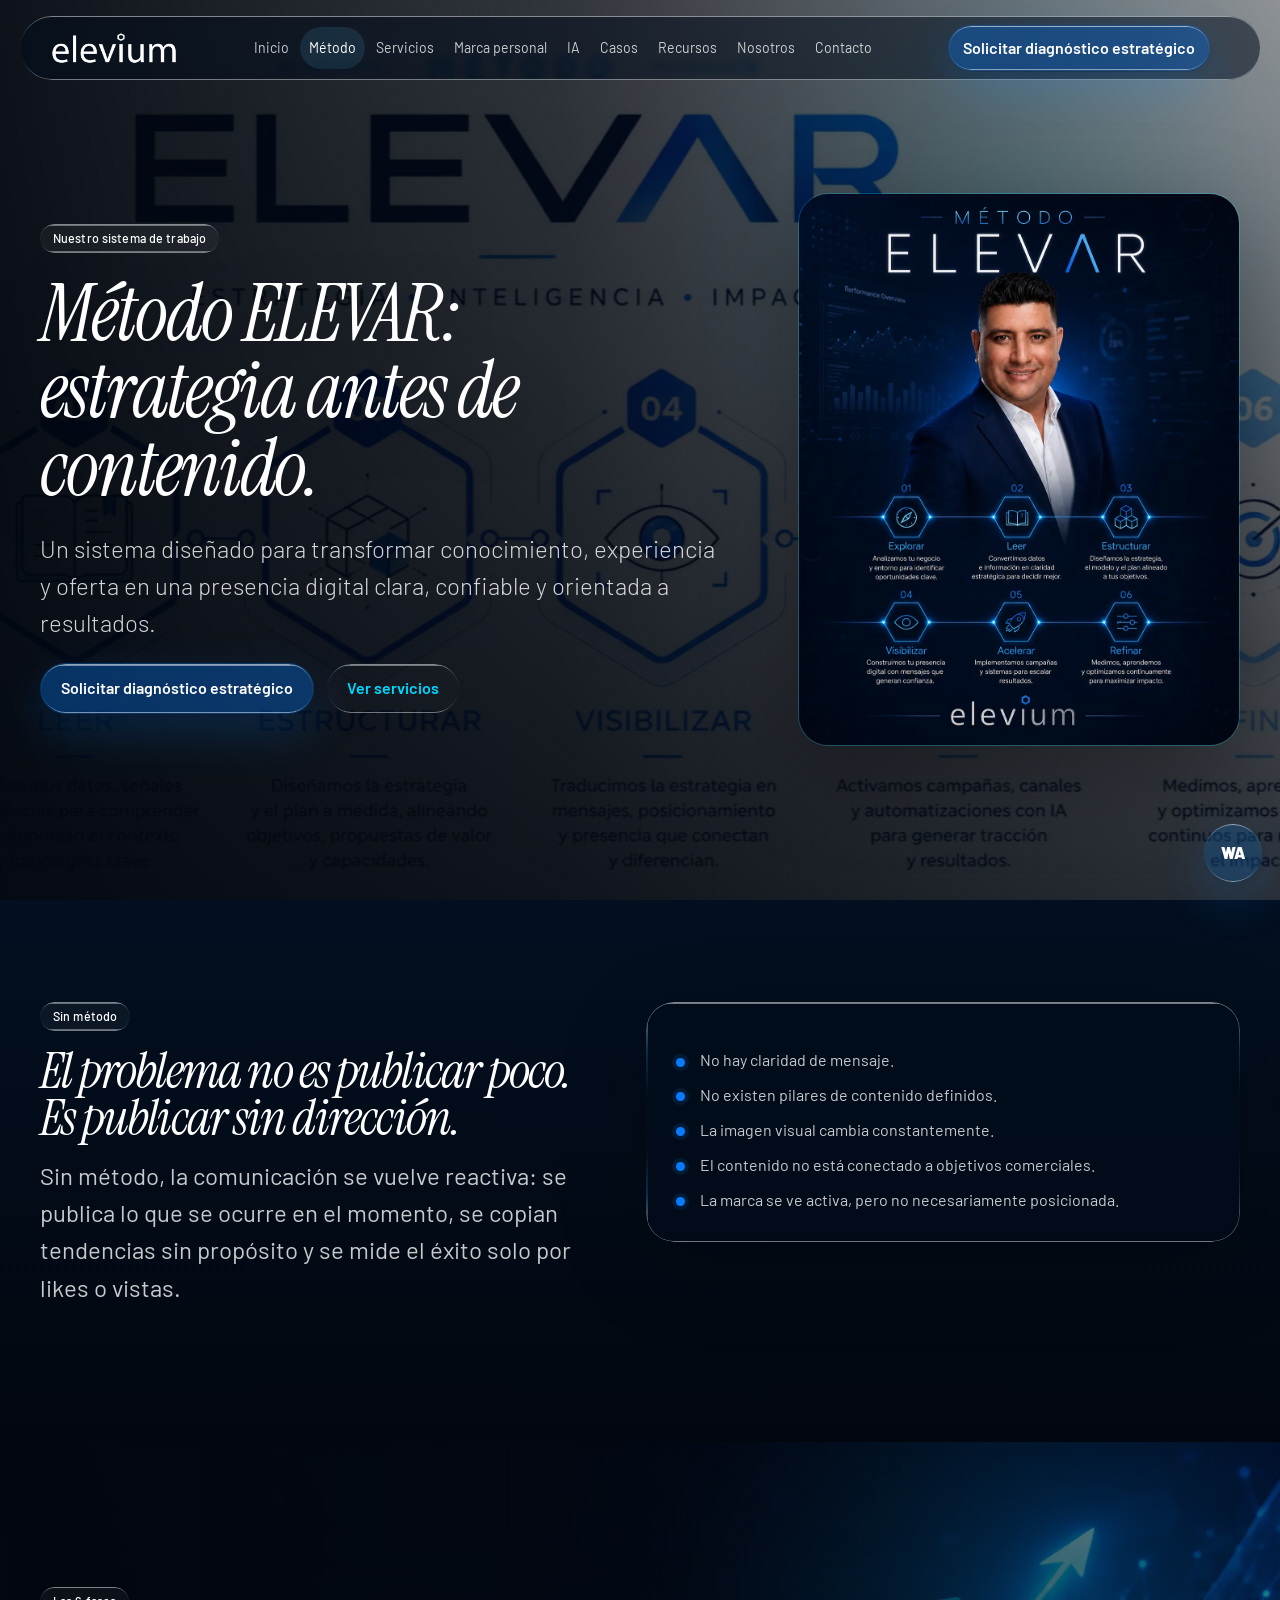
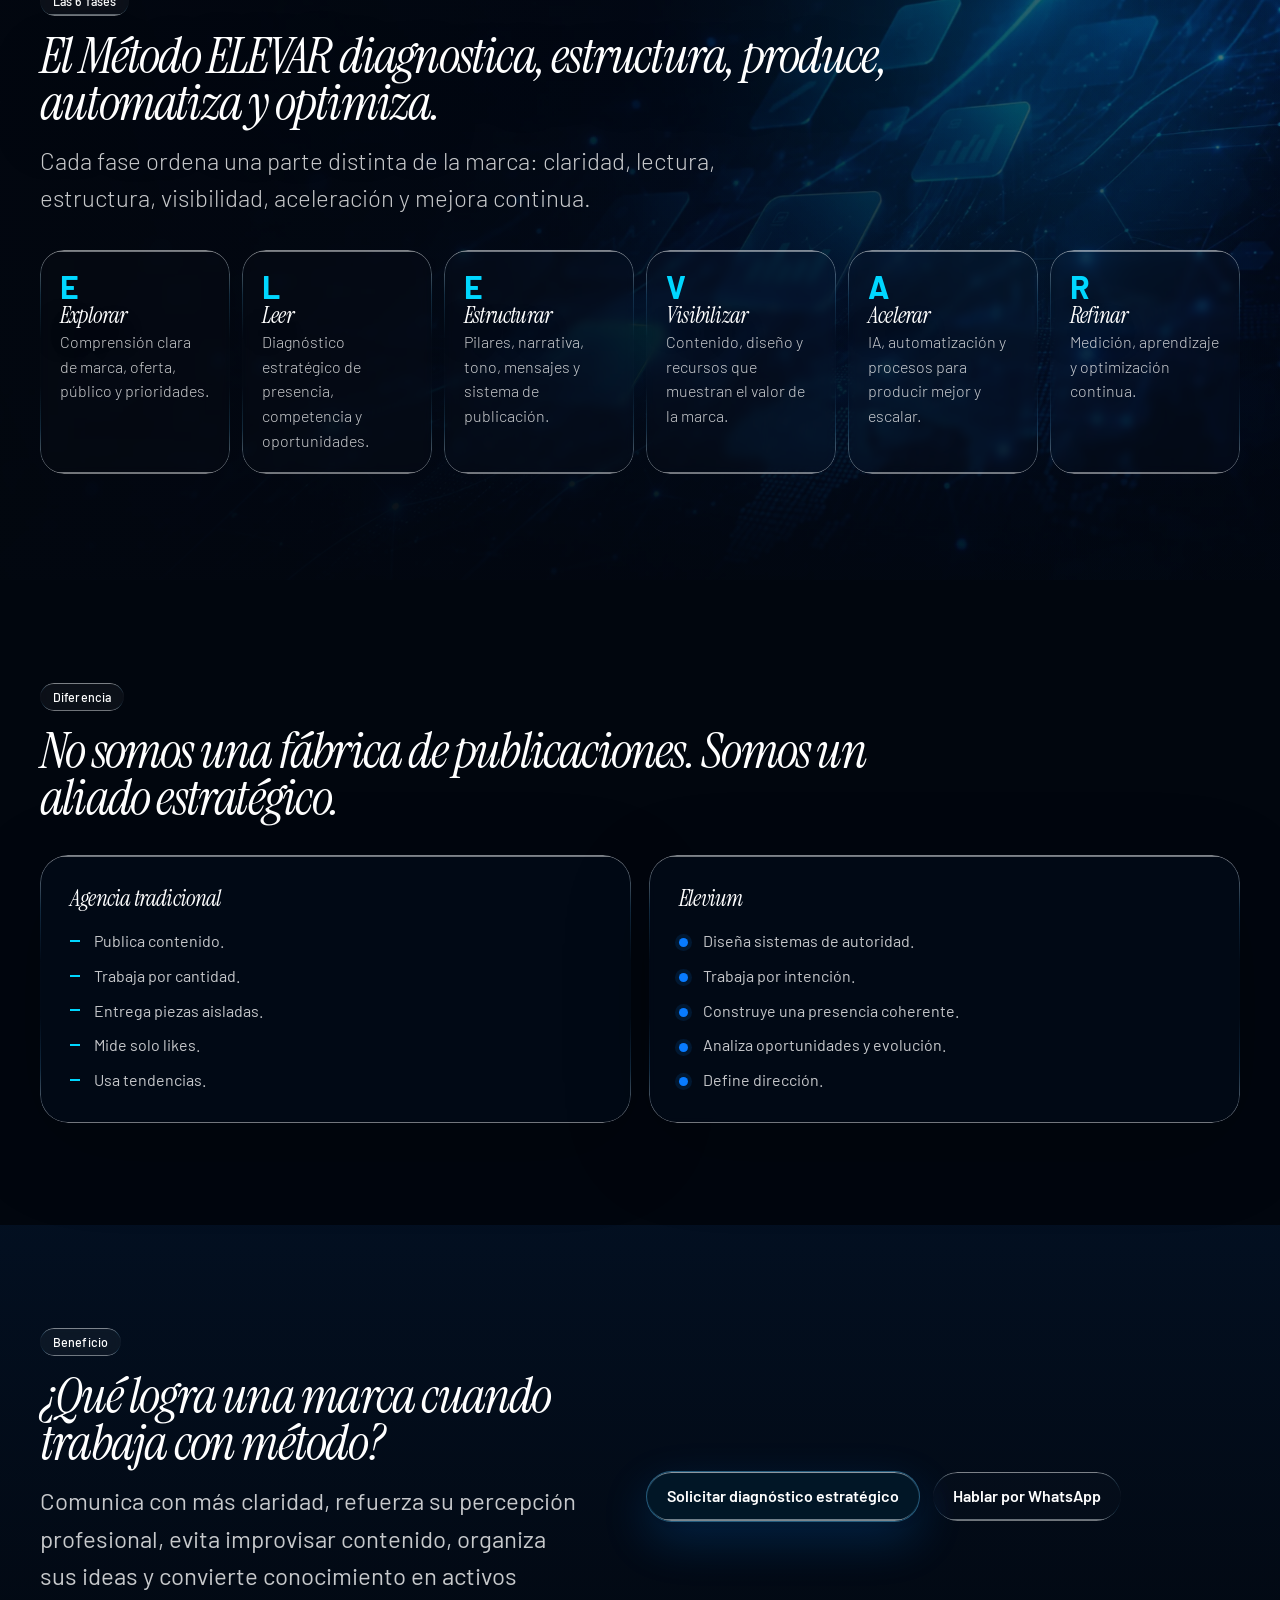
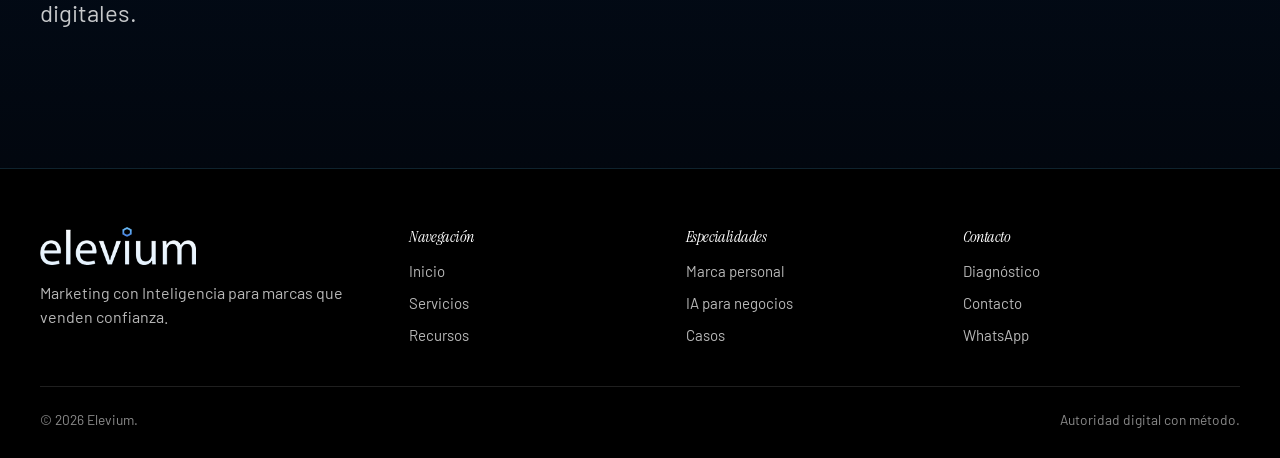
==== commit 91d90b65: "Add interactive method and service detail modals" ====
--- a/metodo-elevar.html
+++ b/metodo-elevar.html
@@ -3,7 +3,7 @@
 <main>
 <section class="hero"><div class="container hero-grid"><div class="hero-copy"><span class="eyebrow">Nuestro sistema de trabajo</span><h1>Método ELEVAR: estrategia antes de contenido.</h1><p class="lead">Un sistema diseñado para transformar conocimiento, experiencia y oferta en una presencia digital clara, confiable y orientada a resultados.</p><div class="actions"><a class="btn btn-primary" href="diagnostico.html">Solicitar diagnóstico estratégico</a><a class="btn btn-ghost" href="servicios.html">Ver servicios</a></div></div><aside class="hero-panel showcase-card product-shot method-poster"><img src="mpfwxqop-ChatGPT-Image-21-may-2026_-01_56_59-p.m..webp" alt="Método ELEVAR con las seis fases estratégicas"></aside></div></section>
 <section class="section soft"><div class="container two-col"><div class="section-head"><span class="eyebrow">Sin método</span><h2>El problema no es publicar poco. Es publicar sin dirección.</h2><p class="lead">Sin método, la comunicación se vuelve reactiva: se publica lo que se ocurre en el momento, se copian tendencias sin propósito y se mide el éxito solo por likes o vistas.</p></div><div class="card"><ul class="check-list"><li>No hay claridad de mensaje.</li><li>No existen pilares de contenido definidos.</li><li>La imagen visual cambia constantemente.</li><li>El contenido no está conectado a objetivos comerciales.</li><li>La marca se ve activa, pero no necesariamente posicionada.</li></ul></div></div></section>
-<section class="section dark-band"><div class="container"><div class="section-head"><span class="eyebrow">Las 6 fases</span><h2>El Método ELEVAR diagnostica, estructura, produce, automatiza y optimiza.</h2></div><div class="method-rail"><div class="phase"><strong>E</strong><h3>Explorar</h3><p>Comprensión clara de marca, oferta, público y prioridades.</p></div><div class="phase"><strong>L</strong><h3>Leer</h3><p>Diagnóstico estratégico de presencia, competencia y oportunidades.</p></div><div class="phase"><strong>E</strong><h3>Estructurar</h3><p>Pilares, narrativa, tono, mensajes y sistema de publicación.</p></div><div class="phase"><strong>V</strong><h3>Visibilizar</h3><p>Contenido, diseño y recursos que muestran el valor de la marca.</p></div><div class="phase"><strong>A</strong><h3>Acelerar</h3><p>IA, automatización y procesos para producir mejor y escalar.</p></div><div class="phase"><strong>R</strong><h3>Refinar</h3><p>Medición, aprendizaje y optimización continua.</p></div></div></div></section>
+<section class="section dark-band"><div class="container"><div class="section-head"><span class="eyebrow">Las 6 fases</span><h2>El Método ELEVAR diagnostica, estructura, produce, automatiza y optimiza.</h2><p class="lead">Cada fase ordena una parte distinta de la marca: claridad, lectura, estructura, visibilidad, aceleración y mejora continua.</p></div><div class="method-rail"><div class="phase"><strong>E</strong><h3>Explorar</h3><p>Comprensión clara de marca, oferta, público y prioridades.</p></div><div class="phase"><strong>L</strong><h3>Leer</h3><p>Diagnóstico estratégico de presencia, competencia y oportunidades.</p></div><div class="phase"><strong>E</strong><h3>Estructurar</h3><p>Pilares, narrativa, tono, mensajes y sistema de publicación.</p></div><div class="phase"><strong>V</strong><h3>Visibilizar</h3><p>Contenido, diseño y recursos que muestran el valor de la marca.</p></div><div class="phase"><strong>A</strong><h3>Acelerar</h3><p>IA, automatización y procesos para producir mejor y escalar.</p></div><div class="phase"><strong>R</strong><h3>Refinar</h3><p>Medición, aprendizaje y optimización continua.</p></div></div></div></section>
 <section class="section"><div class="container"><div class="section-head"><span class="eyebrow">Diferencia</span><h2>No somos una fábrica de publicaciones. Somos un aliado estratégico.</h2></div><div class="comparison"><div class="card"><h3>Agencia tradicional</h3><ul class="plain-list"><li>Publica contenido.</li><li>Trabaja por cantidad.</li><li>Entrega piezas aisladas.</li><li>Mide solo likes.</li><li>Usa tendencias.</li></ul></div><div class="card"><h3>Elevium</h3><ul class="check-list"><li>Diseña sistemas de autoridad.</li><li>Trabaja por intención.</li><li>Construye una presencia coherente.</li><li>Analiza oportunidades y evolución.</li><li>Define dirección.</li></ul></div></div></div></section>
 <section class="section soft"><div class="container two-col split-center"><div class="section-head"><span class="eyebrow">Beneficio</span><h2>¿Qué logra una marca cuando trabaja con método?</h2><p class="lead">Comunica con más claridad, refuerza su percepción profesional, evita improvisar contenido, organiza sus ideas y convierte conocimiento en activos digitales.</p></div><div class="actions"><a class="btn btn-dark" href="diagnostico.html">Solicitar diagnóstico estratégico</a><a class="btn btn-secondary" href="https://wa.me/50377582172">Hablar por WhatsApp</a></div></div></section>
 </main><footer class="site-footer"><div class="container footer-grid"><div><img src="assets/logo-elevium-white.png" alt="Elevium"><p>Marketing con Inteligencia para marcas que venden confianza.</p></div><div><h3>Navegación</h3><div class="footer-list"><a href="index.html">Inicio</a><a href="servicios.html">Servicios</a><a href="recursos.html">Recursos</a></div></div><div><h3>Especialidades</h3><div class="footer-list"><a href="marca-personal-profesional.html">Marca personal</a><a href="ia-para-negocios.html">IA para negocios</a><a href="casos.html">Casos</a></div></div><div><h3>Contacto</h3><div class="footer-list"><a href="diagnostico.html">Diagnóstico</a><a href="contacto.html">Contacto</a><a href="https://wa.me/50377582172">WhatsApp</a></div></div></div><div class="container footer-bottom"><span>© 2026 Elevium.</span><span>Autoridad digital con método.</span></div></footer><a class="whatsapp-float" href="https://wa.me/50377582172" aria-label="WhatsApp">WA</a><script src="assets/elevium.js"></script></body></html>
--- a/assets/elevium.css
+++ b/assets/elevium.css
@@ -222,6 +222,18 @@
 .method-rail { display: grid; grid-template-columns: repeat(6, 1fr); gap: 12px; }
 .phase { padding: 20px; border-radius: 24px; border: 1px solid rgba(87,196,255,.26); background: rgba(255,255,255,.08); color: var(--white); }
 .phase strong { display: block; font-size: 2rem; color: var(--sky); line-height: 1; }
+.phase,
+.service-row {
+  cursor: pointer;
+}
+.phase:hover,
+.phase:focus-visible,
+.service-row:hover,
+.service-row:focus-visible {
+  transform: translateY(-2px);
+  outline: none;
+  box-shadow: inset 0 1px 1px rgba(255,255,255,.14), 0 22px 70px rgba(0,136,255,.18);
+}
 .comparison { display: grid; grid-template-columns: 1fr 1fr; gap: 18px; }
 .comparison ul, .check-list, .plain-list { margin: 16px 0 0; padding: 0; list-style: none; display: grid; gap: 10px; }
 .check-list li, .plain-list li { position: relative; padding-left: 24px; color: var(--muted); }
@@ -465,6 +477,202 @@
   min-width: 160px;
   white-space: nowrap;
 }
+.detail-modal {
+  position: fixed;
+  inset: 0;
+  z-index: 200;
+  display: none;
+  align-items: center;
+  justify-content: center;
+  padding: 22px;
+}
+body.detail-modal-open {
+  overflow: hidden;
+}
+body.detail-modal-open .detail-modal[aria-hidden="false"] {
+  display: flex;
+}
+.detail-modal__overlay {
+  position: absolute;
+  inset: 0;
+  background: rgba(0, 7, 18, .78);
+  backdrop-filter: blur(14px);
+  -webkit-backdrop-filter: blur(14px);
+}
+.detail-modal__panel {
+  position: relative;
+  z-index: 1;
+  width: min(1040px, 100%);
+  max-height: min(88svh, 820px);
+  display: grid;
+  grid-template-columns: minmax(260px, .72fr) minmax(0, 1fr);
+  overflow: hidden;
+  border-radius: 28px;
+  border: 1px solid rgba(87,196,255,.34);
+  background: linear-gradient(145deg, rgba(2,13,29,.96), rgba(3,24,49,.9));
+  box-shadow: 0 34px 110px rgba(0, 0, 0, .54);
+  color: var(--white);
+}
+.detail-modal__panel::before {
+  content: "";
+  position: absolute;
+  inset: 0;
+  pointer-events: none;
+  background:
+    radial-gradient(circle at 28% 16%, rgba(0,215,255,.18), transparent 28%),
+    linear-gradient(180deg, rgba(255,255,255,.08), transparent 24%);
+}
+.detail-modal__close {
+  position: absolute;
+  top: 16px;
+  right: 16px;
+  z-index: 3;
+  width: 42px;
+  height: 42px;
+  border-radius: 999px;
+  border: 1px solid rgba(255,255,255,.24);
+  background: rgba(255,255,255,.08);
+  color: var(--white);
+  font: 400 1.8rem/1 var(--font-body);
+  cursor: pointer;
+}
+.detail-modal__media {
+  position: relative;
+  min-height: 100%;
+  display: grid;
+  align-content: end;
+  gap: 10px;
+  padding: clamp(24px, 4vw, 42px);
+  background:
+    radial-gradient(circle at 50% 18%, rgba(0,215,255,.26), transparent 34%),
+    linear-gradient(180deg, rgba(8,123,255,.18), rgba(1,13,30,.72));
+  overflow: hidden;
+}
+.detail-modal__media img {
+  position: absolute;
+  inset: 0;
+  width: 100%;
+  height: 100%;
+  object-fit: cover;
+  object-position: center;
+  opacity: .72;
+}
+.detail-modal__media::after {
+  content: "";
+  position: absolute;
+  inset: 0;
+  background: linear-gradient(180deg, rgba(1,13,30,.12), rgba(1,13,30,.88));
+}
+.detail-modal__media strong,
+.detail-modal__media span {
+  position: relative;
+  z-index: 1;
+}
+.detail-modal__media strong {
+  color: var(--sky);
+  font: 900 clamp(5rem, 13vw, 9rem)/.85 var(--font-body);
+}
+.detail-modal__media span {
+  color: var(--white);
+  font: italic 400 clamp(2rem, 5vw, 4rem)/.9 var(--font-display);
+}
+.detail-modal__content {
+  position: relative;
+  z-index: 2;
+  display: grid;
+  gap: 18px;
+  align-content: start;
+  padding: clamp(28px, 4vw, 48px);
+  overflow-y: auto;
+}
+.detail-modal__content h2 {
+  color: var(--white);
+  font-size: clamp(2.35rem, 5vw, 4.6rem);
+  line-height: .94;
+  max-width: 720px;
+}
+.detail-modal__content .lead {
+  color: rgba(255,255,255,.82);
+  font-size: clamp(1rem, 1.7vw, 1.2rem);
+}
+.detail-modal__body {
+  display: grid;
+  gap: 18px;
+}
+.detail-modal__body p,
+.detail-modal__sections p,
+.detail-modal__columns p {
+  color: rgba(255,255,255,.76);
+}
+.detail-modal__columns,
+.detail-modal__sections {
+  display: grid;
+  grid-template-columns: repeat(2, minmax(0, 1fr));
+  gap: 14px;
+}
+.detail-modal__sections {
+  grid-template-columns: 1fr;
+}
+.detail-modal__columns > div,
+.detail-modal__sections article {
+  padding: 18px;
+  border-radius: 20px;
+  background: rgba(255,255,255,.045);
+  box-shadow: inset 0 0 0 1px rgba(87,196,255,.16);
+}
+.detail-modal__columns h3,
+.detail-modal__sections h3 {
+  margin-bottom: 8px;
+  color: var(--white);
+  font-size: 1.25rem;
+}
+.detail-modal__columns ul {
+  display: grid;
+  gap: 8px;
+  margin: 0;
+  padding: 0;
+  list-style: none;
+}
+.detail-modal__columns li {
+  position: relative;
+  padding-left: 22px;
+  color: rgba(255,255,255,.78);
+}
+.detail-modal__columns li::before {
+  content: "";
+  position: absolute;
+  left: 0;
+  top: .68em;
+  width: 10px;
+  height: 2px;
+  border-radius: 999px;
+  background: var(--sky);
+}
+.detail-modal__chips {
+  display: flex;
+  flex-wrap: wrap;
+  gap: 8px;
+}
+.detail-modal__chips span {
+  padding: 8px 11px;
+  border-radius: 999px;
+  color: var(--white);
+  background: rgba(87,196,255,.1);
+  box-shadow: inset 0 0 0 1px rgba(87,196,255,.18);
+  font-weight: 700;
+  font-size: .9rem;
+}
+.detail-modal__nav {
+  display: flex;
+  flex-wrap: wrap;
+  gap: 10px;
+  justify-content: space-between;
+  align-items: center;
+  padding-top: 4px;
+}
+.detail-modal__nav .btn[hidden] {
+  display: none;
+}
 .process-list { display: grid; gap: 14px; }
 .process-list article {
   display: grid;
@@ -530,6 +738,30 @@
   .form-grid, .comparison, .resource-panel { grid-template-columns: 1fr; }
   .service-row { grid-template-columns: 1fr; }
   .hero { padding-top: 54px; }
+  .detail-modal {
+    padding: 12px;
+    align-items: stretch;
+  }
+  .detail-modal__panel {
+    max-height: calc(100svh - 24px);
+    grid-template-columns: 1fr;
+  }
+  .detail-modal__media {
+    min-height: 190px;
+    align-content: end;
+  }
+  .detail-modal__media strong {
+    font-size: clamp(4rem, 20vw, 6rem);
+  }
+  .detail-modal__media span {
+    font-size: clamp(2rem, 12vw, 3.2rem);
+  }
+  .detail-modal__columns {
+    grid-template-columns: 1fr;
+  }
+  .detail-modal__nav {
+    justify-content: flex-start;
+  }
 }
 @media (max-width: 560px) {
   .container, .nav-shell { width: min(100% - 24px, 1200px); }
